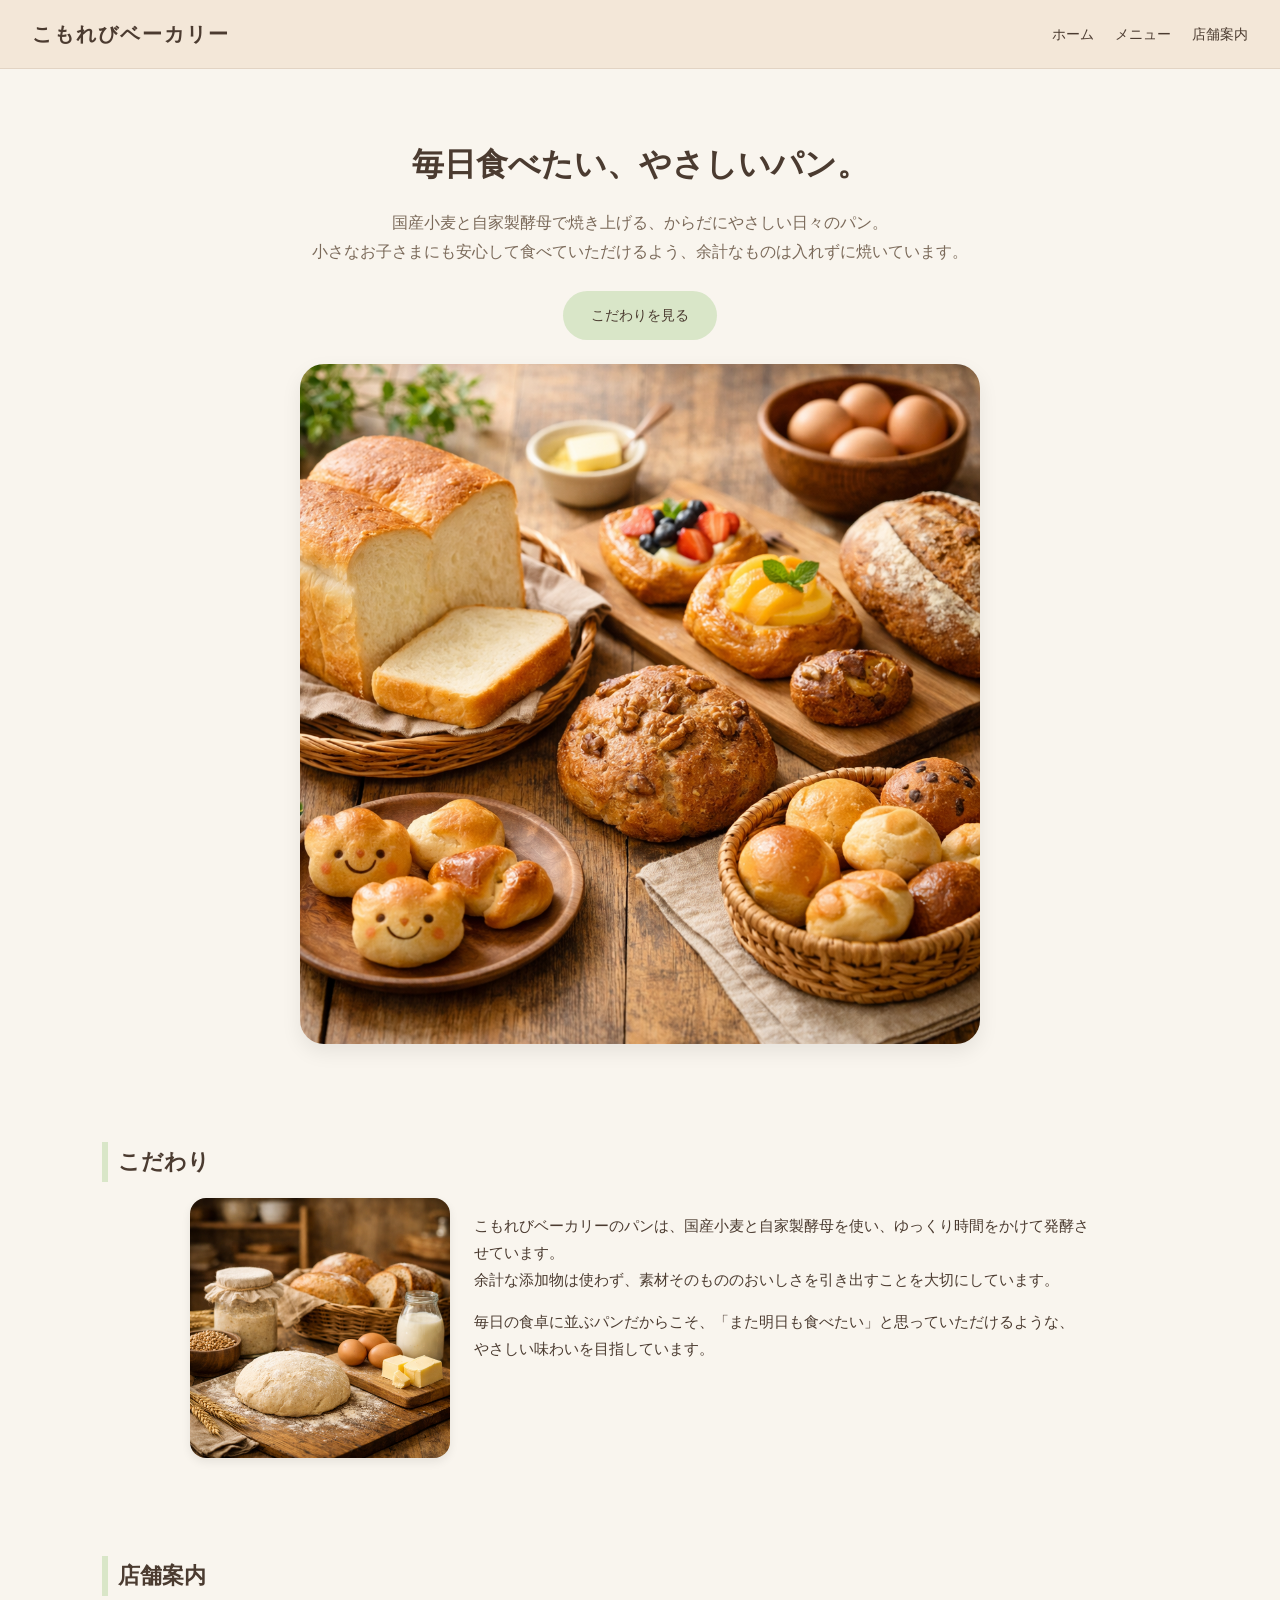
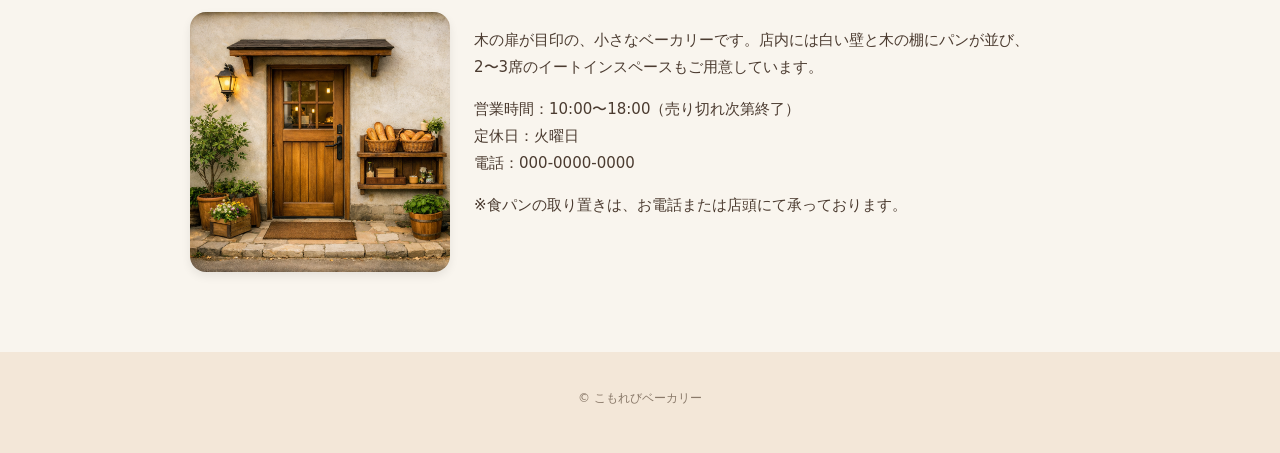
==== index.html @ ce1f6795 "Add files via upload" ====
<!DOCTYPE html>
<html lang="ja">
<head>
  <meta charset="UTF-8">
  <title>こもれびベーカリー | 毎日食べたい、やさしいパン。</title>
  <link rel="stylesheet" href="style.css">
</head>
<body>

<header>
  <div class="logo">こもれびベーカリー</div>
  <nav>
    <a href="index.html">ホーム</a>
    <a href="menu.html">メニュー</a>
    <a href="#access">店舗案内</a>
  </nav>
</header>

<main>

  <!-- ============================
       ヒーローセクション
  ============================ -->
  <section class="hero">

    <div class="hero-text">
      <h1 class="hero-title">毎日食べたい、やさしいパン。</h1>
      <p class="hero-sub">
        国産小麦と自家製酵母で焼き上げる、からだにやさしい日々のパン。<br>
        小さなお子さまにも安心して食べていただけるよう、余計なものは入れずに焼いています。
      </p>
    </div>

    <a href="#about" class="hero-btn">こだわりを見る</a>

    <img src="1.パン.png" alt="木のテーブルに並んだパン" class="hero-img">

  </section>

  <!-- ============================
       こだわり
  ============================ -->
  <section id="about">
    <h2 class="section-title">こだわり</h2>

    <div class="about-wrap">
      <img src="6.about.png" alt="こだわりのイメージ" class="about-img">

      <div class="intro intro-left">
        <p>
          こもれびベーカリーのパンは、国産小麦と自家製酵母を使い、ゆっくり時間をかけて発酵させています。<br>
          余計な添加物は使わず、素材そのもののおいしさを引き出すことを大切にしています。
        </p>
        <p>
          毎日の食卓に並ぶパンだからこそ、「また明日も食べたい」と思っていただけるような、<br>
          やさしい味わいを目指しています。
        </p>
      </div>
    </div>
  </section>

  <!-- ============================
       店舗案内
  ============================ -->
  <section id="access">
    <h2 class="section-title">店舗案内</h2>

    <div class="about-wrap">
      <img src="7.access.png" alt="店舗の外観イメージ" class="about-img">

      <div class="intro intro-left">
        <p>
          木の扉が目印の、小さなベーカリーです。店内には白い壁と木の棚にパンが並び、<br>
          2〜3席のイートインスペースもご用意しています。
        </p>
        <p>
          営業時間：10:00〜18:00（売り切れ次第終了）<br>
          定休日：火曜日<br>
          電話：000-0000-0000
        </p>
        <p>
          ※食パンの取り置きは、お電話または店頭にて承っております。
        </p>
      </div>
    </div>
  </section>

</main>

<footer>
  <p>© こもれびベーカリー</p>
</footer>

</body>
</html>
---- style.css ----
/* ------------------------------
   基本設定
------------------------------ */
body {
  margin: 0;
  font-family: "Hiragino Sans", "YuGothic", system-ui, sans-serif;
  background-color: #f9f5ee;
  color: #4b3b30;
  line-height: 1.8;
}

/* ------------------------------
   ヘッダー
------------------------------ */
header {
  padding: 16px 32px;
  display: flex;
  justify-content: space-between;
  align-items: center;
  background-color: #f3e7d8;
  border-bottom: 1px solid #e2d4c4;
}

.logo {
  font-size: 20px;
  font-weight: bold;
  letter-spacing: 0.1em;
}

nav a {
  margin-left: 16px;
  text-decoration: none;
  color: #4b3b30;
  font-size: 14px;
}

/* ------------------------------
   トップページ（hero）
------------------------------ */
.hero {
  text-align: center;
  padding: 40px 8vw;
}

.hero-text {
  margin-bottom: 24px;
}

.hero-title {
  font-size: 32px;
  margin-bottom: 12px;
  color: #4b3b30;
}

.hero-sub {
  font-size: 16px;
  color: #7b6a5a;
  margin-bottom: 24px;
}

.hero-btn {
  display: inline-block;
  margin: 0 auto 24px;
  padding: 12px 28px;
  border-radius: 999px;
  background-color: #d9e6c8;
  color: #4b3b30;
  text-decoration: none;
  font-size: 14px;
}

.hero-img {
  display: block;
  margin: 0 auto;
  width: 100%;
  max-width: 680px;
  border-radius: 24px;
  box-shadow: 0 8px 20px rgba(0,0,0,0.08);
}

/* ------------------------------
   セクション共通
------------------------------ */
section {
  padding: 40px 8vw;
}

.section-title {
  font-size: 22px;
  margin-bottom: 16px;
  border-left: 6px solid #d9e6c8;
  padding-left: 10px;
}

.intro {
  max-width: 640px;
  font-size: 15px;
  text-align: left;
}

/* ------------------------------
   こだわり・店舗案内（画像＋テキスト）
------------------------------ */
.about-wrap {
  display: flex;
  align-items: flex-start;
  gap: 24px;
  max-width: 900px;
  margin: 0 auto;
}

.about-img {
  width: 260px;
  height: auto;
  border-radius: 16px;
  box-shadow: 0 4px 10px rgba(0,0,0,0.08);
}

/* ------------------------------
   メニューページ（カード型デザイン）
------------------------------ */

.menu-hero {
  text-align: center;
  padding: 40px 8vw 20px;
}

.menu-title {
  font-size: 28px;
  margin-bottom: 8px;
  color: #4b3b30;
}

.menu-sub {
  font-size: 15px;
  color: #7b6a5a;
}

.menu-list {
  max-width: 980px; /* ← カード幅を広げた */
  margin: 0 auto;
  padding: 20px 8vw 60px;
  display: grid;
  grid-template-columns: repeat(auto-fit, minmax(260px, 1fr)); /* ← 260px に拡大 */
  gap: 32px;
}

.menu-item {
  background-color: #fffaf2;
  padding: 24px; /* ← 少し広げて余裕を持たせた */
  border-radius: 16px;
  box-shadow: 0 4px 10px rgba(0,0,0,0.04);
  text-align: center;
}

.menu-img {
  width: 100%;
  max-width: 200px;
  height: auto;
  margin-bottom: 12px;
  border-radius: 12px;
  box-shadow: 0 4px 10px rgba(0,0,0,0.08);
}

.menu-name {
  font-size: 17px; /* ← 18px → 17px に変更 */
  margin-bottom: 8px;
  color: #4b3b30;
  white-space: nowrap; /* ← 改行禁止 */
}

.menu-desc {
  font-size: 14px;
  color: #6b5a4a;
  line-height: 1.7;
}

/* ------------------------------
   フッター
------------------------------ */
footer {
  padding: 24px 8vw 32px;
  font-size: 12px;
  color: #8a7a6a;
  background-color: #f3e7d8;
  margin-top: 40px;
  text-align: center;
}

/* ==============================
   スマホ表示（幅768px以下）
============================== */
@media (max-width: 768px) {

  .about-wrap {
    flex-direction: column;
    align-items: center;
    text-align: left;
  }

  .about-img {
    width: 100%;
    max-width: 360px;
  }

  .intro {
    width: 100%;
    font-size: 14px;
  }

  .menu-list {
    grid-template-columns: 1fr;
    gap: 24px;
  }

  .menu-item {
    padding: 20px;
  }

  .menu-img {
    max-width: 260px;
  }

  .hero-title {
    font-size: 26px;
  }

  .hero-sub {
    font-size: 14px;
  }

  nav a {
    font-size: 13px;
    margin-left: 12px;
  }
}
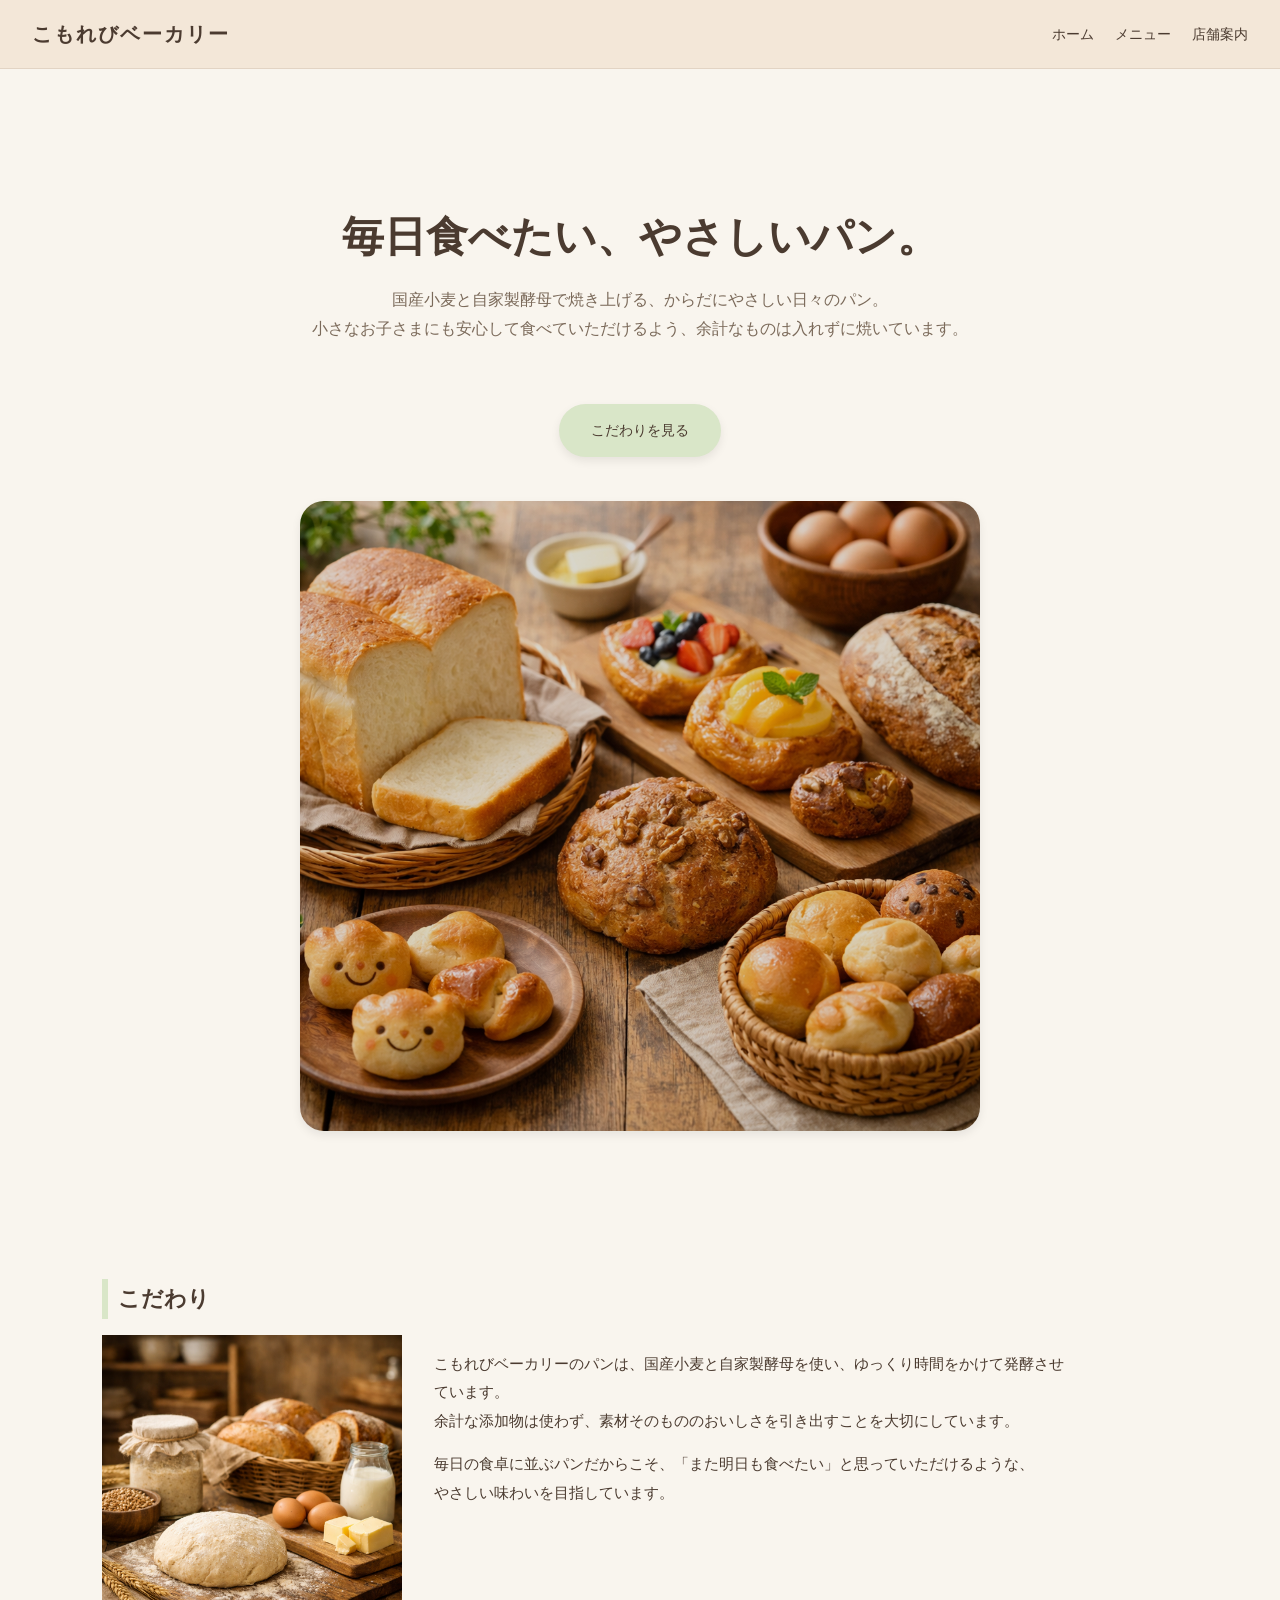
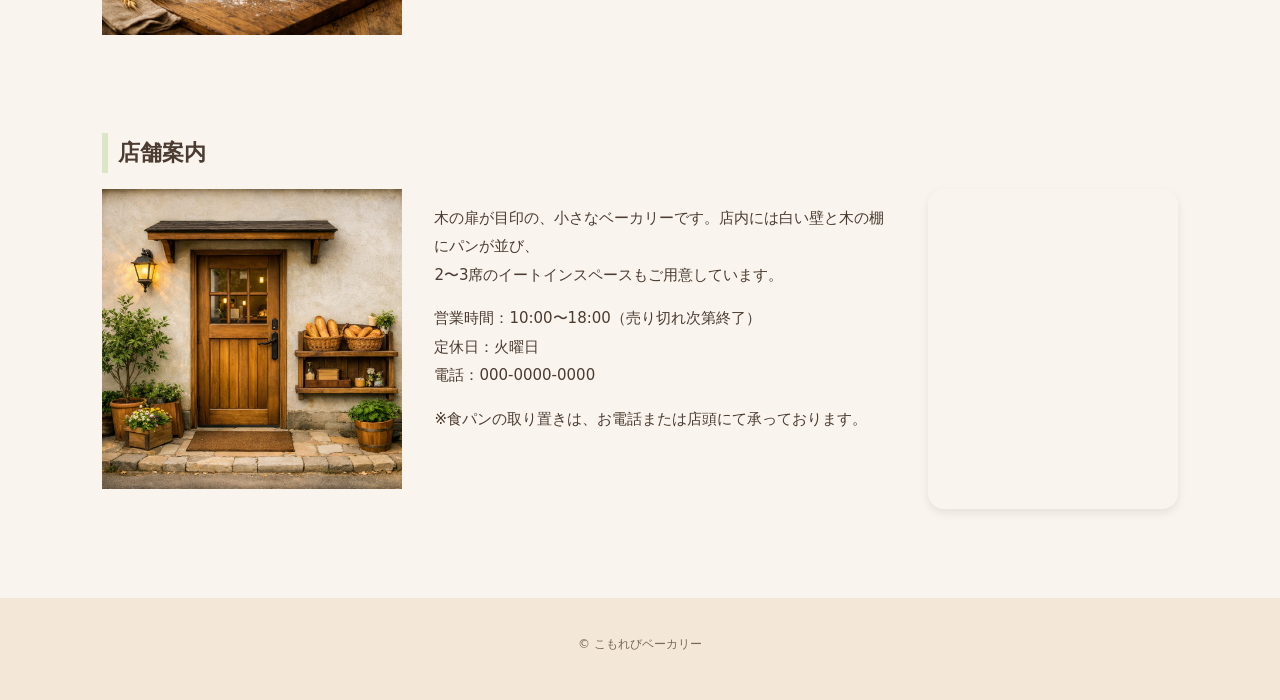
==== commit ba9c496e: "Add files via upload" ====
--- a/index.html
+++ b/index.html
@@ -82,6 +82,18 @@
           ※食パンの取り置きは、お電話または店頭にて承っております。
         </p>
       </div>
+
+      <div class="access-map">
+        <iframe
+          src="https://www.google.com/maps/embed?pb=!1m18!1m12!1m3!1d3241.7479757770884!2d139.74285797540813!3d35.6585804725946!2m3!1f0!2f0!3f0!3m2!1i1024!2i768!4f13.1!3m3!1m2!1s0x60188bbd9009ec09%3A0x481a93f0d2a409dd!2z5p2x5Lqs44K_44Ov44O8!5e0!3m2!1sja!2sjp!4v1780367665451!5m2!1sja!2sjp"
+          width="100%"
+          height="300"
+          style="border:0;"
+          allowfullscreen=""
+          loading="lazy"
+          referrerpolicy="no-referrer-when-downgrade">
+        </iframe>
+      </div>
     </div>
   </section>
 
--- a/style.css
+++ b/style.css
@@ -1,24 +1,71 @@
-/* ------------------------------
+/* ==============================
+   デザイン共通変数
+============================== */
+:root {
+  --color-bg: #f9f5ee;
+  --color-accent: #d9e6c8;
+  --color-text: #4b3b30;
+
+  --color-bg-light: #fffaf2;
+  --color-border: #e2d4c4;
+  --color-header-bg: #f3e7d8;
+  --color-subtext: #7b6a5a;
+
+  --shadow-soft: 0 4px 10px rgba(0,0,0,0.08);
+  --shadow-strong: 0 6px 16px rgba(0,0,0,0.12);
+
+  --radius-large: 24px;
+  --radius-medium: 16px;
+  --radius-pill: 999px;
+}
+
+/* ==============================
+   共通ユーティリティ（重複削減）
+============================== */
+
+/* 画像の共通スタイル */
+.img-base {
+  border-radius: var(--radius-medium);
+  box-shadow: var(--shadow-soft);
+  object-fit: cover;
+}
+
+/* カード共通 */
+.card-base {
+  background-color: var(--color-bg-light);
+  border-radius: var(--radius-medium);
+  box-shadow: var(--shadow-soft);
+  padding: 24px;
+}
+
+/* セクション幅の共通 */
+.section-wrap {
+  max-width: 900px;
+  margin: 0 auto 60px;
+}
+
+/* ==============================
    基本設定
------------------------------- */
+============================== */
 body {
   margin: 0;
+  background-color: var(--color-bg);
+  color: var(--color-text);
   font-family: "Hiragino Sans", "YuGothic", system-ui, sans-serif;
-  background-color: #f9f5ee;
-  color: #4b3b30;
   line-height: 1.8;
 }
 
-/* ------------------------------
+/* ==============================
    ヘッダー
------------------------------- */
+============================== */
 header {
-  padding: 16px 32px;
   display: flex;
   justify-content: space-between;
   align-items: center;
-  background-color: #f3e7d8;
-  border-bottom: 1px solid #e2d4c4;
+  padding: 16px 32px;
+
+  background-color: var(--color-header-bg);
+  border-bottom: 1px solid var(--color-border);
 }
 
 .logo {
@@ -29,183 +76,262 @@
 
 nav a {
   margin-left: 16px;
+  color: var(--color-text);
+  font-size: 14px;
   text-decoration: none;
-  color: #4b3b30;
-  font-size: 14px;
-}
-
-/* ------------------------------
-   トップページ（hero）
------------------------------- */
+}
+
+/* ==============================
+   Hero
+============================== */
 .hero {
+  display: flex;
+  flex-direction: column;
+  justify-content: center;
+  align-items: center;
+  padding: 100px 8vw 90px;
+  min-height: 80vh;
   text-align: center;
-  padding: 40px 8vw;
+  position: relative;
+  overflow: hidden;
 }
 
 .hero-text {
-  margin-bottom: 24px;
+  max-width: 720px;
+  margin: 0 auto 32px;
+  position: relative;
+  z-index: 2;
 }
 
 .hero-title {
-  font-size: 32px;
-  margin-bottom: 12px;
-  color: #4b3b30;
+  margin-bottom: 16px;
+  color: var(--color-text);
+  font-size: 2.6rem;
+  line-height: 1.6;
 }
 
 .hero-sub {
+  margin-bottom: 28px;
+  color: var(--color-subtext);
   font-size: 16px;
-  color: #7b6a5a;
-  margin-bottom: 24px;
 }
 
 .hero-btn {
   display: inline-block;
   margin: 0 auto 24px;
-  padding: 12px 28px;
-  border-radius: 999px;
-  background-color: #d9e6c8;
-  color: #4b3b30;
+  padding: 14px 32px;
+
+  background-color: var(--color-accent);
+  color: var(--color-text);
+  border-radius: var(--radius-pill);
+  box-shadow: var(--shadow-soft);
+
+  font-size: 14px;
   text-decoration: none;
-  font-size: 14px;
+
+  transition: 0.25s ease;
+}
+
+.hero-btn:hover {
+  background-color: #c8d9b0;
+  transform: scale(1.05);
+  box-shadow: var(--shadow-strong);
 }
 
 .hero-img {
-  display: block;
-  margin: 0 auto;
   width: 100%;
   max-width: 680px;
-  border-radius: 24px;
-  box-shadow: 0 8px 20px rgba(0,0,0,0.08);
-}
-
-/* ------------------------------
+  height: 70vh;
+  margin: 20px auto 0;
+
+  border-radius: var(--radius-large);
+  box-shadow: var(--shadow-soft);
+
+  object-fit: cover;
+  filter: brightness(0.85);
+
+  position: relative;
+  z-index: 2;
+}
+
+/* ==============================
    セクション共通
------------------------------- */
+============================== */
 section {
   padding: 40px 8vw;
 }
 
 .section-title {
+  margin-bottom: 16px;
+  border-left: 6px solid var(--color-accent);
   font-size: 22px;
-  margin-bottom: 16px;
-  border-left: 6px solid #d9e6c8;
   padding-left: 10px;
 }
 
 .intro {
   max-width: 640px;
+  margin-bottom: 24px;
   font-size: 15px;
+  line-height: 1.9;
   text-align: left;
 }
 
-/* ------------------------------
-   こだわり・店舗案内（画像＋テキスト）
------------------------------- */
+/* ==============================
+   こだわり
+============================== */
 .about-wrap {
   display: flex;
   align-items: flex-start;
-  gap: 24px;
-  max-width: 900px;
-  margin: 0 auto;
-}
+  gap: 32px;
+}
+.about-wrap.section-wrap {}
 
 .about-img {
-  width: 260px;
-  height: auto;
-  border-radius: 16px;
-  box-shadow: 0 4px 10px rgba(0,0,0,0.08);
-}
-
-/* ------------------------------
-   メニューページ（カード型デザイン）
------------------------------- */
-
+  width: 300px;
+}
+.about-img.img-base {}
+
+/* ==============================
+   店舗案内
+============================== */
+.access-wrap {
+  padding: 0 8vw;
+}
+.access-wrap.section-wrap {}
+
+.access-info {
+  composes: card-base;
+}
+
+.access-info p {
+  margin: 6px 0;
+  color: var(--color-text);
+  font-size: 15px;
+}
+
+.access-map iframe {
+  width: 100%;
+  height: 320px;
+  border-radius: var(--radius-medium);
+  box-shadow: var(--shadow-soft);
+}
+
+/* ==============================
+   メニュー
+============================== */
 .menu-hero {
+  padding: 40px 8vw 20px;
   text-align: center;
-  padding: 40px 8vw 20px;
 }
 
 .menu-title {
+  margin-bottom: 8px;
+  color: var(--color-text);
   font-size: 28px;
-  margin-bottom: 8px;
-  color: #4b3b30;
 }
 
 .menu-sub {
+  color: var(--color-subtext);
   font-size: 15px;
-  color: #7b6a5a;
 }
 
 .menu-list {
-  max-width: 980px; /* ← カード幅を広げた */
+  display: grid;
+  grid-template-columns: repeat(auto-fit, minmax(260px, 1fr));
+  gap: 32px;
+  max-width: 980px;
   margin: 0 auto;
   padding: 20px 8vw 60px;
-  display: grid;
-  grid-template-columns: repeat(auto-fit, minmax(260px, 1fr)); /* ← 260px に拡大 */
-  gap: 32px;
 }
 
 .menu-item {
-  background-color: #fffaf2;
-  padding: 24px; /* ← 少し広げて余裕を持たせた */
-  border-radius: 16px;
-  box-shadow: 0 4px 10px rgba(0,0,0,0.04);
+  composes: card-base;
+  display: flex;
+  flex-direction: column;
+  justify-content: space-between;
+  min-height: 360px;
   text-align: center;
+  transition: 0.25s ease;
+}
+
+.menu-item:hover {
+  transform: translateY(-4px);
+  box-shadow: var(--shadow-strong);
 }
 
 .menu-img {
   width: 100%;
   max-width: 200px;
-  height: auto;
-  margin-bottom: 12px;
-  border-radius: 12px;
-  box-shadow: 0 4px 10px rgba(0,0,0,0.08);
-}
+  height: 160px;
+  margin: 0 auto 14px;
+}
+.menu-img.img-base {}
 
 .menu-name {
-  font-size: 17px; /* ← 18px → 17px に変更 */
-  margin-bottom: 8px;
-  color: #4b3b30;
-  white-space: nowrap; /* ← 改行禁止 */
+  margin-bottom: 10px;
+  color: var(--color-text);
+  font-size: 17px;
+  white-space: nowrap;
 }
 
 .menu-desc {
+  margin-bottom: 16px;
+  color: var(--color-subtext);
   font-size: 14px;
-  color: #6b5a4a;
   line-height: 1.7;
 }
 
-/* ------------------------------
+/* ==============================
    フッター
------------------------------- */
+============================== */
 footer {
   padding: 24px 8vw 32px;
+  background-color: var(--color-header-bg);
+  color: var(--color-subtext);
   font-size: 12px;
-  color: #8a7a6a;
-  background-color: #f3e7d8;
+  text-align: center;
   margin-top: 40px;
-  text-align: center;
-}
-
-/* ==============================
-   スマホ表示（幅768px以下）
+}
+
+/* ==============================
+   スマホ表示
 ============================== */
 @media (max-width: 768px) {
 
   .about-wrap {
     flex-direction: column;
     align-items: center;
-    text-align: left;
+    gap: 20px;
   }
 
   .about-img {
     width: 100%;
     max-width: 360px;
+    margin-bottom: 12px;
+  }
+
+  .access-wrap {
+    padding: 0 6vw;
+    margin-bottom: 40px;
+  }
+
+  .access-info {
+    padding: 20px;
+  }
+
+  .access-info p {
+    font-size: 14px;
+  }
+
+  .access-map iframe {
+    height: 260px;
   }
 
   .intro {
     width: 100%;
+    margin-bottom: 20px;
     font-size: 14px;
+    line-height: 1.8;
   }
 
   .menu-list {
@@ -221,12 +347,28 @@
     max-width: 260px;
   }
 
+  .hero {
+    padding: 70px 6vw 60px;
+    min-height: 70vh;
+  }
+
   .hero-title {
-    font-size: 26px;
+    font-size: 2rem;
+  }
+
+  .hero-text {
+    margin-bottom: 24px;
+    max-width: 90%;
   }
 
   .hero-sub {
     font-size: 14px;
+  }
+
+  .hero-img {
+    margin-top: 16px;
+    height: 60vh;
+    filter: brightness(0.9);
   }
 
   nav a {
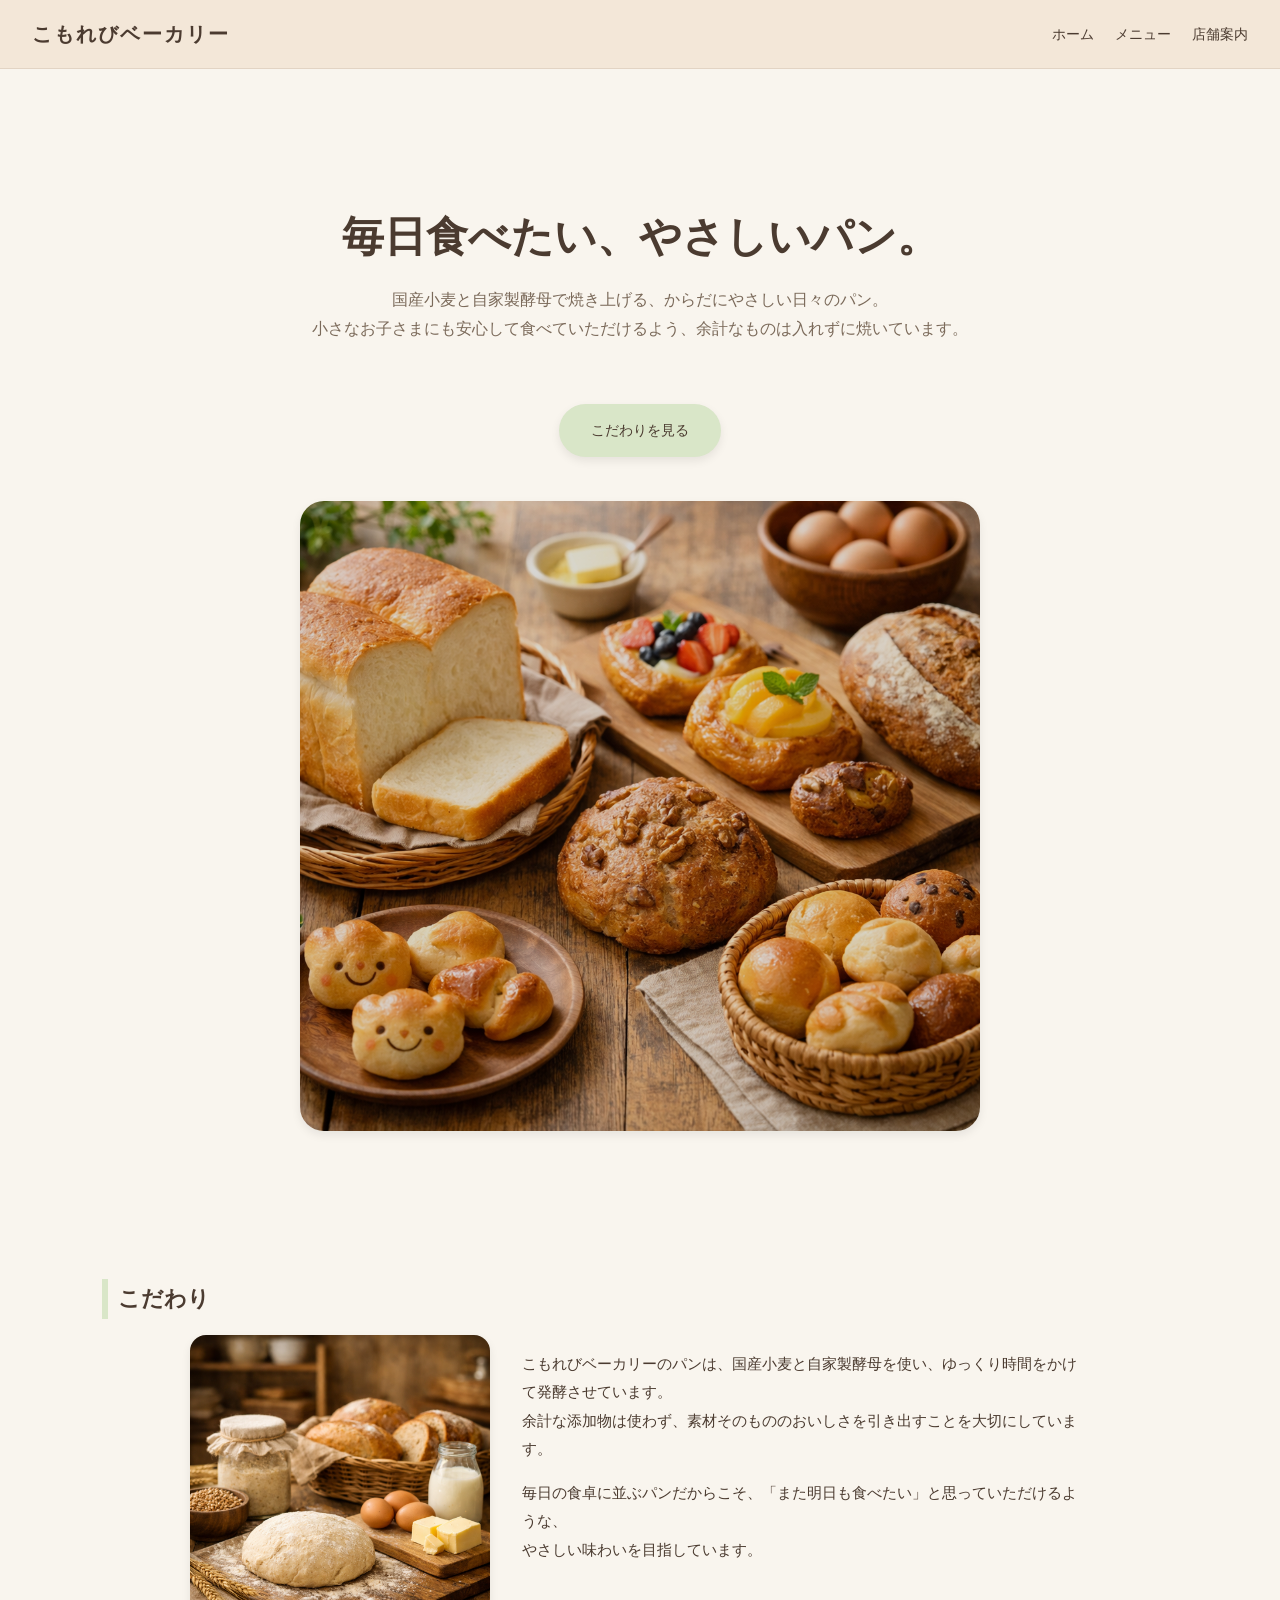
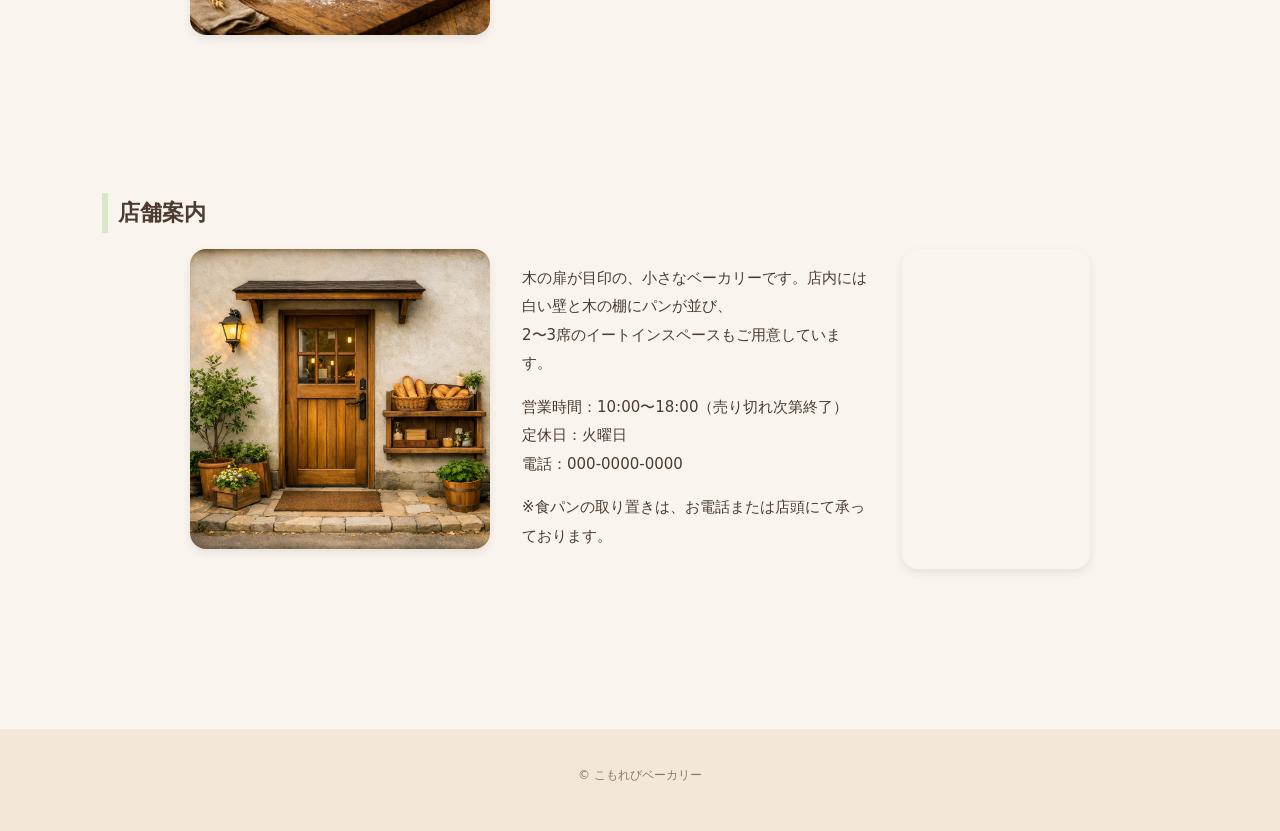
==== commit d6e61900: "Add files via upload" ====
--- a/index.html
+++ b/index.html
@@ -3,7 +3,7 @@
 <head>
   <meta charset="UTF-8">
   <title>こもれびベーカリー | 毎日食べたい、やさしいパン。</title>
-  <link rel="stylesheet" href="style.css">
+  <link rel="stylesheet" href="style1.css">
 </head>
 <body>
 
--- a/style1.css
+++ b/style1.css
@@ -0,0 +1,340 @@
+/* ------------------------------
+   基本設定
+------------------------------ */
+body {
+  margin: 0;
+  font-family: "Hiragino Sans", "YuGothic", system-ui, sans-serif;
+  background-color: #f9f5ee;
+  color: #4b3b30;
+  line-height: 1.8;
+}
+
+/* ------------------------------
+   ヘッダー
+------------------------------ */
+header {
+  padding: 16px 32px;
+  display: flex;
+  justify-content: space-between;
+  align-items: center;
+  background-color: #f3e7d8;
+  border-bottom: 1px solid #e2d4c4;
+}
+
+.logo {
+  font-size: 20px;
+  font-weight: bold;
+  letter-spacing: 0.1em;
+}
+
+nav a {
+  margin-left: 16px;
+  text-decoration: none;
+  color: #4b3b30;
+  font-size: 14px;
+}
+
+/* ------------------------------
+   トップページ（hero）
+------------------------------ */
+.hero {
+  position: relative;
+  text-align: center;
+  padding: 100px 8vw 90px;
+  min-height: 80vh;
+  display: flex;
+  flex-direction: column;
+  justify-content: center;
+  align-items: center;
+  overflow: hidden;
+}
+
+.hero-text {
+  position: relative;
+  z-index: 2;
+  max-width: 720px;
+  margin: 0 auto 32px;
+}
+
+.hero-title {
+  font-size: 2.6rem;
+  line-height: 1.6;
+  margin-bottom: 16px;
+  color: #4b3b30;
+}
+
+.hero-sub {
+  font-size: 16px;
+  margin-bottom: 28px;
+  color: #7b6a5a;
+}
+
+.hero-btn {
+  display: inline-block;
+  margin: 0 auto 24px;
+  padding: 14px 32px;
+  border-radius: 999px;
+  background-color: #d9e6c8;
+  color: #4b3b30;
+  text-decoration: none;
+  font-size: 14px;
+  box-shadow: 0 4px 10px rgba(0,0,0,0.08);
+  transition: 0.25s ease;
+}
+
+.hero-btn:hover {
+  background-color: #c8d9b0;
+  transform: scale(1.05);
+  box-shadow: 0 6px 16px rgba(0,0,0,0.12);
+}
+
+.hero-img {
+  display: block;
+  margin: 20px auto 0;
+  width: 100%;
+  max-width: 680px;
+  height: 70vh;
+  object-fit: cover;
+  filter: brightness(0.85);
+  border-radius: 24px;
+  box-shadow: 0 4px 10px rgba(0,0,0,0.08);
+  position: relative;
+  z-index: 2;
+}
+
+/* ------------------------------
+   セクション共通
+------------------------------ */
+section {
+  padding: 40px 8vw;
+}
+
+.section-title {
+  font-size: 22px;
+  margin-bottom: 16px;
+  border-left: 6px solid #d9e6c8;
+  padding-left: 10px;
+}
+
+.intro {
+  max-width: 640px;
+  font-size: 15px;
+  line-height: 1.9;
+  margin-bottom: 24px;
+  text-align: left;
+}
+
+/* ------------------------------
+   こだわり
+------------------------------ */
+.about-wrap {
+  display: flex;
+  align-items: flex-start;
+  gap: 32px;
+  max-width: 900px;
+  margin: 0 auto 60px;
+}
+
+.about-img {
+  width: 300px;
+  height: auto;
+  border-radius: 16px;
+  box-shadow: 0 4px 10px rgba(0,0,0,0.08);
+}
+
+/* ------------------------------
+   店舗案内
+------------------------------ */
+.access-wrap {
+  max-width: 900px;
+  margin: 0 auto 60px;
+  padding: 0 8vw;
+}
+
+.access-info {
+  background-color: #fffaf2;
+  padding: 24px;
+  border-radius: 16px;
+  box-shadow: 0 4px 10px rgba(0,0,0,0.08);
+  margin-bottom: 24px;
+}
+
+.access-info p {
+  margin: 6px 0;
+  font-size: 15px;
+  color: #4b3b30;
+}
+
+.access-map iframe {
+  width: 100%;
+  height: 320px;
+  border-radius: 16px;
+  box-shadow: 0 4px 10px rgba(0,0,0,0.08);
+}
+
+/* ------------------------------
+   メニュー
+------------------------------ */
+.menu-hero {
+  text-align: center;
+  padding: 40px 8vw 20px;
+}
+
+.menu-title {
+  font-size: 28px;
+  margin-bottom: 8px;
+  color: #4b3b30;
+}
+
+.menu-sub {
+  font-size: 15px;
+  color: #7b6a5a;
+}
+
+.menu-list {
+  max-width: 980px;
+  margin: 0 auto;
+  padding: 20px 8vw 60px;
+  display: grid;
+  grid-template-columns: repeat(auto-fit, minmax(260px, 1fr));
+  gap: 32px;
+}
+
+.menu-item {
+  background-color: #fffaf2;
+  padding: 24px;
+  border-radius: 16px;
+  box-shadow: 0 4px 10px rgba(0,0,0,0.08);
+  text-align: center;
+  display: flex;
+  flex-direction: column;
+  justify-content: space-between;
+  min-height: 360px;
+  transition: 0.25s ease;
+}
+
+.menu-item:hover {
+  transform: translateY(-4px);
+  box-shadow: 0 6px 16px rgba(0,0,0,0.12);
+}
+
+.menu-img {
+  width: 100%;
+  max-width: 200px;
+  height: 160px;
+  object-fit: cover;
+  margin: 0 auto 14px;
+  border-radius: 16px;
+  box-shadow: 0 4px 10px rgba(0,0,0,0.08);
+}
+
+.menu-name {
+  font-size: 17px;
+  margin-bottom: 10px;
+  color: #4b3b30;
+  white-space: nowrap;
+}
+
+.menu-desc {
+  font-size: 14px;
+  color: #6b5a4a;
+  line-height: 1.7;
+  margin-bottom: 16px;
+}
+
+/* ------------------------------
+   フッター
+------------------------------ */
+footer {
+  padding: 24px 8vw 32px;
+  font-size: 12px;
+  color: #8a7a6a;
+  background-color: #f3e7d8;
+  margin-top: 40px;
+  text-align: center;
+}
+
+/* ------------------------------
+   スマホ
+------------------------------ */
+@media (max-width: 768px) {
+
+  .about-wrap {
+    flex-direction: column;
+    align-items: center;
+    gap: 20px;
+    text-align: left;
+  }
+
+  .about-img {
+    width: 100%;
+    max-width: 360px;
+    margin-bottom: 12px;
+  }
+
+  .access-wrap {
+    padding: 0 6vw;
+    margin-bottom: 40px;
+  }
+
+  .access-info {
+    padding: 20px;
+  }
+
+  .access-info p {
+    font-size: 14px;
+  }
+
+  .access-map iframe {
+    height: 260px;
+  }
+
+  .intro {
+    width: 100%;
+    font-size: 14px;
+    line-height: 1.8;
+    margin-bottom: 20px;
+  }
+
+  .menu-list {
+    grid-template-columns: 1fr;
+    gap: 24px;
+  }
+
+  .menu-item {
+    padding: 20px;
+  }
+
+  .menu-img {
+    max-width: 260px;
+  }
+
+  .hero {
+    padding: 70px 6vw 60px;
+    min-height: 70vh;
+  }
+
+  .hero-title {
+    font-size: 2rem;
+  }
+
+  .hero-text {
+    margin-bottom: 24px;
+    max-width: 90%;
+  }
+
+  .hero-sub {
+    font-size: 14px;
+  }
+
+  .hero-img {
+    margin-top: 16px;
+    height: 60vh;
+    filter: brightness(0.9);
+  }
+
+  nav a {
+    font-size: 13px;
+    margin-left: 12px;
+  }
+}
